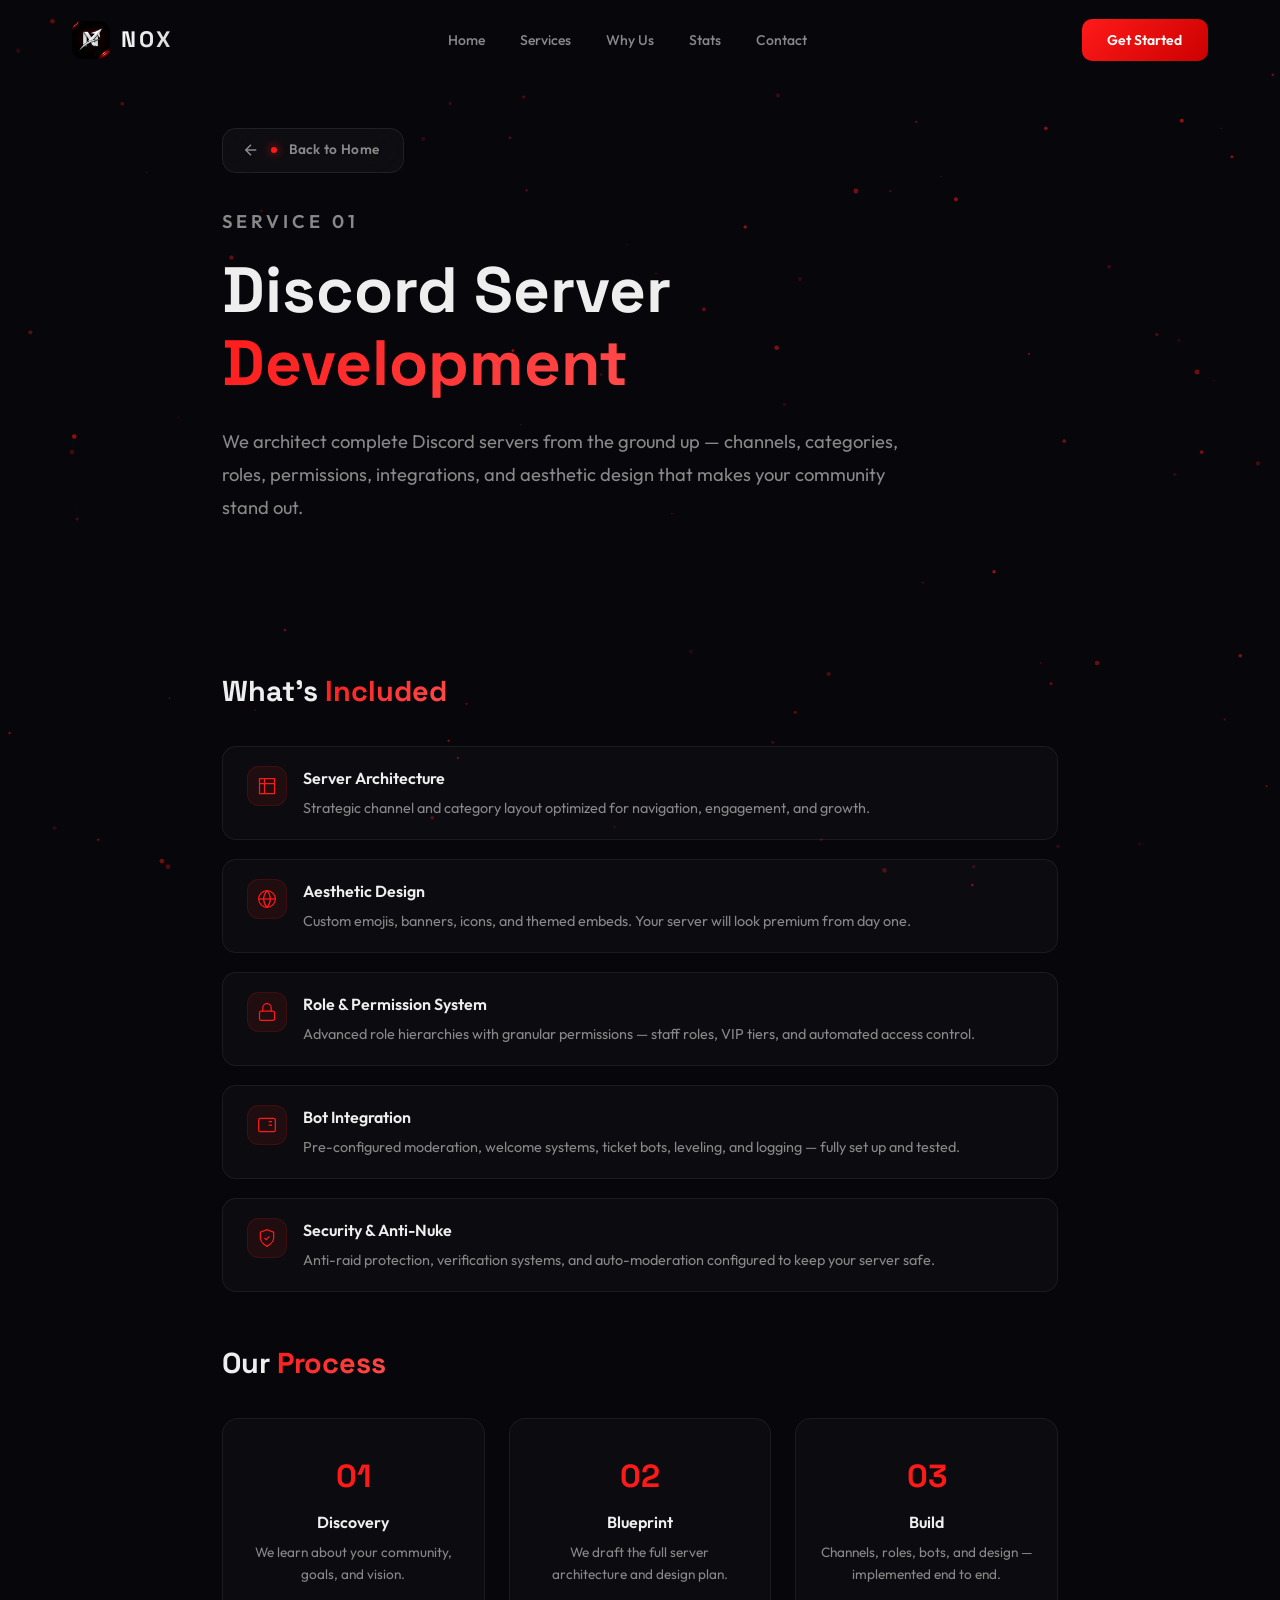
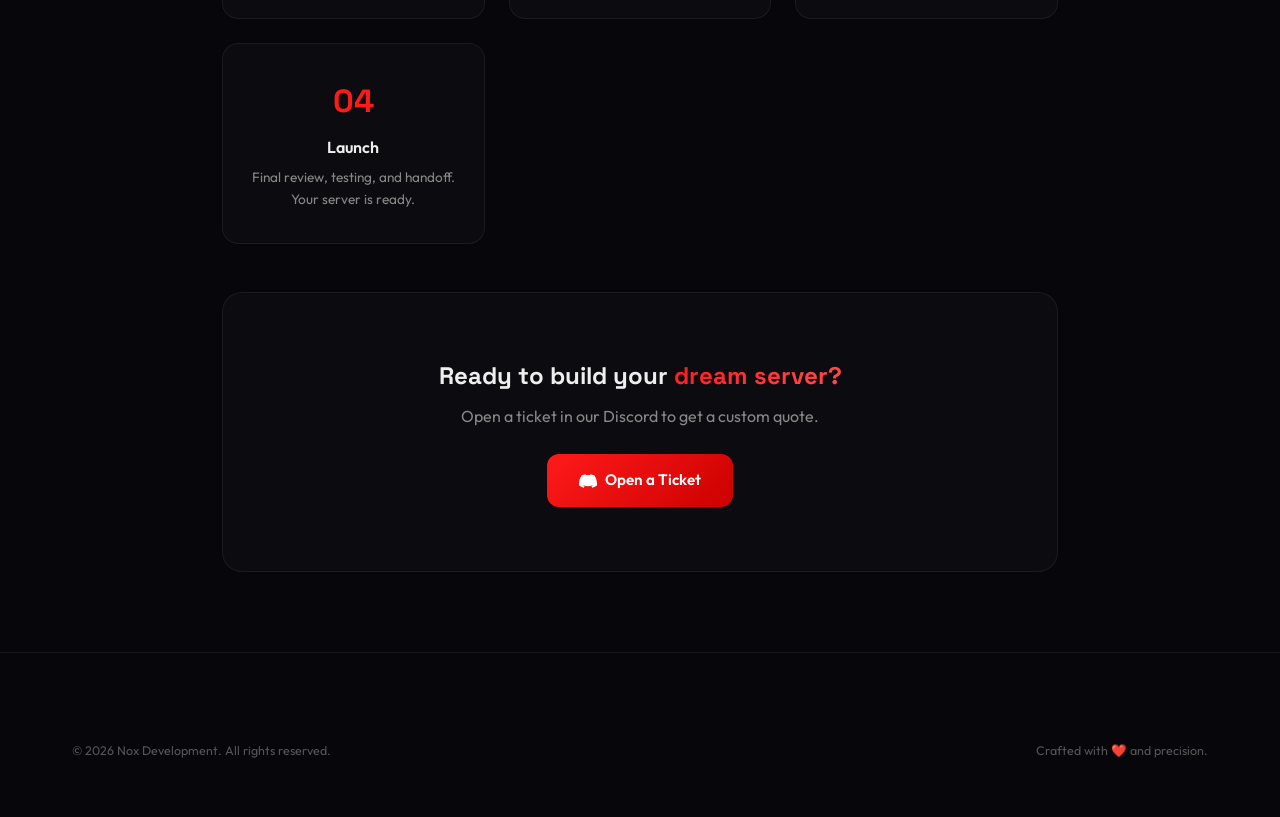
==== server-development.html @ 4061ef41 "feat: initial elite website deployment" ====
<!DOCTYPE html>
<html lang="en">
<head>
    <meta charset="UTF-8">
    <meta name="viewport" content="width=device-width, initial-scale=1.0">
    <title>Discord Server Development — Nox Development</title>
    <meta name="description" content="Professional Discord server development — channels, roles, permissions, bots, and aesthetic design built from the ground up.">
    <meta name="theme-color" content="#0a0a0f">
    <link rel="preconnect" href="https://fonts.googleapis.com">
    <link rel="preconnect" href="https://fonts.gstatic.com" crossorigin>
    <link href="https://fonts.googleapis.com/css2?family=Outfit:wght@300;400;500;600;700;800;900&family=Space+Grotesk:wght@400;500;600;700&display=swap" rel="stylesheet">
    <link rel="stylesheet" href="style.css">
    <link rel="icon" href="nox2.png" type="image/png">
</head>
<body>
    <canvas id="particles"></canvas>
    <div class="cursor-follow" id="cursorFollow"></div>

    <nav class="navbar" id="navbar">
        <div class="nav-container">
            <a href="index.html" class="nav-logo"><img src="nox2.png" alt="Nox" class="nav-logo-img"><span>NOX</span></a>
            <div class="nav-links" id="navLinks">
                <a href="index.html" class="nav-link">Home</a>
                <a href="index.html#services" class="nav-link">Services</a>
                <a href="index.html#why" class="nav-link">Why Us</a>
                <a href="index.html#stats" class="nav-link">Stats</a>
                <a href="index.html#contact" class="nav-link">Contact</a>
            </div>
            <a href="index.html#cta" class="nav-cta"><span>Get Started</span><div class="btn-shine"></div></a>
            <button class="hamburger" id="hamburger" aria-label="Menu"><span></span><span></span><span></span></button>
        </div>
    </nav>

    <section class="svc-hero">
        <div class="container">
            <a href="index.html" class="back-btn">
                <svg viewBox="0 0 24 24" fill="none" stroke="currentColor" stroke-width="2"><path d="M19 12H5M12 19l-7-7 7-7"/></svg>
                <div class="back-dot"></div>
                <span>Back to Home</span>
            </a>
            <p class="tag">SERVICE 01</p>
            <h1>Discord Server <em class="gradient-text">Development</em></h1>
            <p>We architect complete Discord servers from the ground up — channels, categories, roles, permissions, integrations, and aesthetic design that makes your community stand out.</p>
        </div>
    </section>

    <section class="svc-section">
        <div class="container">
            <h2>What's <em class="gradient-text">Included</em></h2>
            <div class="feature-list">
                <div class="feature-item">
                    <div class="fi-icon"><svg viewBox="0 0 24 24" fill="none" stroke="currentColor" stroke-width="1.5"><path d="M3 3h18v18H3z"/><path d="M3 9h18M9 3v18"/></svg></div>
                    <div><h4>Server Architecture</h4><p>Strategic channel and category layout optimized for navigation, engagement, and growth.</p></div>
                </div>
                <div class="feature-item">
                    <div class="fi-icon"><svg viewBox="0 0 24 24" fill="none" stroke="currentColor" stroke-width="1.5"><circle cx="12" cy="12" r="10"/><path d="M12 2a15 15 0 014 10 15 15 0 01-4 10 15 15 0 01-4-10A15 15 0 0112 2z"/><path d="M2 12h20"/></svg></div>
                    <div><h4>Aesthetic Design</h4><p>Custom emojis, banners, icons, and themed embeds. Your server will look premium from day one.</p></div>
                </div>
                <div class="feature-item">
                    <div class="fi-icon"><svg viewBox="0 0 24 24" fill="none" stroke="currentColor" stroke-width="1.5"><rect x="3" y="11" width="18" height="11" rx="2"/><path d="M7 11V7a5 5 0 0110 0v4"/></svg></div>
                    <div><h4>Role & Permission System</h4><p>Advanced role hierarchies with granular permissions — staff roles, VIP tiers, and automated access control.</p></div>
                </div>
                <div class="feature-item">
                    <div class="fi-icon"><svg viewBox="0 0 24 24" fill="none" stroke="currentColor" stroke-width="1.5"><rect x="2" y="4" width="20" height="16" rx="2"/><path d="M6 8h.01M10 8h.01M14 8h4M6 12h.01M10 12h.01M14 12h4"/></svg></div>
                    <div><h4>Bot Integration</h4><p>Pre-configured moderation, welcome systems, ticket bots, leveling, and logging — fully set up and tested.</p></div>
                </div>
                <div class="feature-item">
                    <div class="fi-icon"><svg viewBox="0 0 24 24" fill="none" stroke="currentColor" stroke-width="1.5"><path d="M12 22s8-4 8-10V5l-8-3-8 3v7c0 6 8 10 8 10z"/><path d="M9 12l2 2 4-4"/></svg></div>
                    <div><h4>Security & Anti-Nuke</h4><p>Anti-raid protection, verification systems, and auto-moderation configured to keep your server safe.</p></div>
                </div>
            </div>

            <h2>Our <em class="gradient-text">Process</em></h2>
            <div class="process-steps">
                <div class="step"><div class="step-num">01</div><h4>Discovery</h4><p>We learn about your community, goals, and vision.</p></div>
                <div class="step"><div class="step-num">02</div><h4>Blueprint</h4><p>We draft the full server architecture and design plan.</p></div>
                <div class="step"><div class="step-num">03</div><h4>Build</h4><p>Channels, roles, bots, and design — implemented end to end.</p></div>
                <div class="step"><div class="step-num">04</div><h4>Launch</h4><p>Final review, testing, and handoff. Your server is ready.</p></div>
            </div>

            <div class="svc-cta">
                <h3>Ready to build your <em class="gradient-text">dream server?</em></h3>
                <p>Open a ticket in our Discord to get a custom quote.</p>
                <a href="https://discord.gg/8aNvAveuEr" class="btn-primary" target="_blank" rel="noopener">
                    <svg viewBox="0 0 24 24" fill="currentColor" width="20" height="20"><path d="M20.317 4.37a19.79 19.79 0 00-4.885-1.515.074.074 0 00-.079.037c-.21.375-.444.864-.608 1.25a18.27 18.27 0 00-5.487 0 12.64 12.64 0 00-.618-1.25.077.077 0 00-.079-.037A19.74 19.74 0 003.677 4.37a.07.07 0 00-.032.027C.533 9.046-.32 13.58.099 18.057a.082.082 0 00.031.057 19.9 19.9 0 005.993 3.03.078.078 0 00.084-.028c.462-.63.874-1.295 1.226-1.994a.076.076 0 00-.041-.106 13.1 13.1 0 01-1.872-.892.077.077 0 01-.008-.128 10.2 10.2 0 00.372-.292.074.074 0 01.078-.01c3.928 1.793 8.18 1.793 12.062 0a.074.074 0 01.078.01c.12.098.246.198.373.292a.077.077 0 01-.006.127 12.3 12.3 0 01-1.873.892.076.076 0 00-.041.107c.36.698.772 1.362 1.225 1.993a.076.076 0 00.084.028 19.84 19.84 0 006.002-3.03.077.077 0 00.032-.054c.5-5.177-.838-9.674-3.549-13.66a.06.06 0 00-.031-.03z"/></svg>
                    <span>Open a Ticket</span>
                </a>
            </div>
        </div>
    </section>

    <footer class="footer">
        <div class="container">
            <div class="footer-bottom" style="border:none;padding:1.5rem 0">
                <p>&copy; 2026 Nox Development. All rights reserved.</p>
                <p>Crafted with ❤️ and precision.</p>
            </div>
        </div>
    </footer>
    <script src="script.js"></script>
</body>
</html>
---- style.css ----
*,
*::before,
*::after {
  margin: 0;
  padding: 0;
  box-sizing: border-box
}

:root {
  --bg: #07070b;
  --bg2: #0e0e14;
  --card: rgba(255, 255, 255, 0.025);
  --card-h: rgba(255, 255, 255, 0.05);
  --red: #ff1a1a;
  --red2: #cc0000;
  --red3: #ff4d4d;
  --red-g: rgba(255, 26, 26, 0.15);
  --silver: #d0d0d0;
  --text: #eee;
  --text2: #888;
  --text3: #555;
  --border: rgba(255, 255, 255, 0.06);
  --font: 'Outfit', sans-serif;
  --font2: 'Space Grotesk', sans-serif;
  --ease: cubic-bezier(.16, 1, .3, 1);
}

html {
  scroll-behavior: smooth;
  scrollbar-width: thin;
  scrollbar-color: var(--red2) var(--bg)
}

body {
  font-family: var(--font);
  background: var(--bg);
  color: var(--text);
  overflow-x: hidden;
  line-height: 1.6
}

a {
  text-decoration: none;
  color: inherit
}

img {
  max-width: 100%;
  display: block
}

.container {
  max-width: 1200px;
  margin: 0 auto;
  padding: 0 2rem
}

.section {
  padding: 7rem 0;
  position: relative;
  z-index: 2
}

em {
  font-style: normal
}

.gradient-text {
  background: linear-gradient(135deg, var(--red), var(--red3));
  -webkit-background-clip: text;
  -webkit-text-fill-color: transparent;
  background-clip: text
}

#particles {
  position: fixed;
  inset: 0;
  z-index: 0;
  pointer-events: none
}

.cursor-follow {
  position: fixed;
  width: 500px;
  height: 500px;
  border-radius: 50%;
  background: radial-gradient(circle, rgba(255, 26, 26, 0.07) 0%, transparent 70%);
  pointer-events: none;
  z-index: 9998;
  transform: translate(-50%, -50%);
  opacity: 0;
  transition: opacity .4s
}

body:hover .cursor-follow {
  opacity: 1
}

.preloader {
  position: fixed;
  inset: 0;
  z-index: 99999;
  background: var(--bg);
  display: flex;
  align-items: center;
  justify-content: center;
  transition: opacity .6s, visibility .6s
}

.preloader.hide {
  opacity: 0;
  visibility: hidden;
  pointer-events: none
}

.preloader-logo {
  width: 80px;
  height: 80px;
  border-radius: 20px;
  animation: prePulse 1.2s ease-in-out infinite
}

.preloader-bar {
  width: 160px;
  height: 3px;
  background: var(--border);
  border-radius: 3px;
  margin-top: 1.5rem;
  overflow: hidden
}

.preloader-progress {
  height: 100%;
  width: 0;
  background: linear-gradient(90deg, var(--red), var(--red3));
  border-radius: 3px;
  animation: preLoad 1.8s var(--ease) forwards
}

.preloader-inner {
  display: flex;
  flex-direction: column;
  align-items: center;
  justify-content: center
}

@keyframes prePulse {

  0%,
  100% {
    opacity: 1;
    transform: scale(1)
  }

  50% {
    opacity: .5;
    transform: scale(.95)
  }
}

@keyframes preLoad {
  to {
    width: 100%
  }
}

.navbar {
  position: fixed;
  top: 0;
  left: 0;
  right: 0;
  z-index: 1000;
  padding: 1.2rem 0;
  transition: all .4s var(--ease)
}

.navbar.scrolled {
  background: rgba(7, 7, 11, .9);
  backdrop-filter: blur(24px);
  padding: .7rem 0;
  border-bottom: 1px solid var(--border)
}

.nav-container {
  max-width: 1200px;
  margin: 0 auto;
  padding: 0 2rem;
  display: flex;
  align-items: center;
  justify-content: space-between
}

.nav-logo {
  display: flex;
  align-items: center;
  gap: .7rem;
  z-index: 10000
}

.nav-logo-img {
  width: 38px;
  height: 38px;
  border-radius: 10px;
  transition: transform .3s
}

.nav-logo:hover .nav-logo-img {
  transform: rotate(-10deg) scale(1.1)
}

.nav-logo span {
  font-family: var(--font2);
  font-weight: 700;
  font-size: 1.4rem;
  letter-spacing: 3px;
  background: linear-gradient(135deg, #fff, var(--silver));
  -webkit-background-clip: text;
  background-clip: text;
  -webkit-text-fill-color: transparent
}

.nav-links {
  display: flex;
  gap: 2.2rem
}

.nav-link {
  font-size: .875rem;
  font-weight: 500;
  color: var(--text2);
  transition: color .3s;
  position: relative
}

.nav-link:hover,
.nav-link.active {
  color: #fff
}

.nav-link.active::after {
  content: '';
  position: absolute;
  bottom: -6px;
  left: 0;
  right: 0;
  height: 2px;
  background: var(--red);
  border-radius: 2px
}

.nav-cta {
  position: relative;
  padding: .6rem 1.6rem;
  background: linear-gradient(135deg, var(--red), var(--red2));
  color: #fff;
  border-radius: 10px;
  font-size: .875rem;
  font-weight: 600;
  overflow: hidden;
  transition: all .3s var(--ease)
}

.nav-cta:hover {
  transform: translateY(-2px);
  box-shadow: 0 8px 30px rgba(255, 26, 26, .35)
}

.btn-shine {
  position: absolute;
  top: 0;
  left: -100%;
  width: 100%;
  height: 100%;
  background: linear-gradient(90deg, transparent, rgba(255, 255, 255, .2), transparent);
  transition: left .6s
}

.nav-cta:hover .btn-shine {
  left: 100%
}

.hamburger {
  display: none;
  flex-direction: column;
  gap: 5px;
  background: none;
  border: none;
  cursor: pointer;
  z-index: 10000;
  padding: 4px
}

.hamburger span {
  width: 22px;
  height: 2px;
  background: #fff;
  border-radius: 2px;
  transition: all .3s
}

.hamburger.open span:nth-child(1) {
  transform: rotate(45deg) translate(5px, 5px)
}

.hamburger.open span:nth-child(2) {
  opacity: 0
}

.hamburger.open span:nth-child(3) {
  transform: rotate(-45deg) translate(5px, -5px)
}

.hero {
  min-height: 100vh;
  display: flex;
  align-items: center;
  justify-content: center;
  padding: 8rem 2rem 4rem;
  max-width: 1200px;
  margin: 0 auto;
  gap: 4rem;
  position: relative;
  z-index: 2
}

.hero-left {
  flex: 1
}

.hero-right {
  flex: 1;
  display: flex;
  justify-content: center;
  align-items: center
}

.hero-badge {
  display: inline-flex;
  align-items: center;
  gap: .6rem;
  padding: .5rem 1.2rem;
  border: 1px solid var(--border);
  border-radius: 50px;
  font-size: .8rem;
  color: var(--text2);
  background: rgba(255, 255, 255, .02)
}

.pulse-dot {
  width: 8px;
  height: 8px;
  background: #22c55e;
  border-radius: 50%;
  box-shadow: 0 0 8px #22c55e;
  animation: pulse 2s infinite
}

@keyframes pulse {

  0%,
  100% {
    opacity: 1;
    box-shadow: 0 0 8px #22c55e
  }

  50% {
    opacity: .4;
    box-shadow: 0 0 2px #22c55e
  }
}

.hero-title {
  font-family: var(--font2);
  font-size: clamp(3rem, 7vw, 5.5rem);
  font-weight: 700;
  line-height: 1.08;
  margin: 1.5rem 0
}

.hero-title .line {
  display: block
}

.hero-desc {
  font-size: 1.1rem;
  color: var(--text2);
  max-width: 480px;
  margin-bottom: 2.5rem;
  line-height: 1.75
}

.hero-btns {
  display: flex;
  gap: 1rem;
  flex-wrap: wrap
}

.scroll-hint-wrap {
  position: relative;
  width: 100%;
  margin-top: -5rem;
  padding-bottom: 3rem;
  z-index: 2
}

.scroll-hint {
  width: fit-content;
  margin: 0 auto;
  display: flex;
  flex-direction: column;
  align-items: center;
  gap: .6rem;
  color: var(--text3);
  font-size: .75rem;
  letter-spacing: 2px;
  text-transform: uppercase
}

.scroll-mouse {
  width: 22px;
  height: 34px;
  border: 2px solid var(--text3);
  border-radius: 12px;
  position: relative
}

.scroll-wheel {
  width: 3px;
  height: 8px;
  background: var(--red);
  border-radius: 3px;
  position: absolute;
  top: 6px;
  left: 50%;
  transform: translateX(-50%);
  animation: scrollAnim 2s infinite
}

@keyframes scrollAnim {
  0% {
    opacity: 1;
    top: 6px
  }

  100% {
    opacity: 0;
    top: 18px
  }
}

.logo-showcase {
  position: relative;
  width: 340px;
  height: 340px;
  display: flex;
  align-items: center;
  justify-content: center
}

.logo-main {
  width: 150px;
  height: 150px;
  border-radius: 28px;
  position: relative;
  z-index: 3;
  animation: float 6s ease-in-out infinite;
  filter: drop-shadow(0 0 40px rgba(255, 26, 26, .3))
}

@keyframes float {

  0%,
  100% {
    transform: translateY(0)
  }

  50% {
    transform: translateY(-18px)
  }
}

.logo-bg-glow {
  position: absolute;
  inset: -60px;
  background: radial-gradient(circle, rgba(255, 26, 26, .18) 0%, transparent 70%);
  border-radius: 50%;
  animation: glowPulse 4s ease-in-out infinite
}

@keyframes glowPulse {

  0%,
  100% {
    opacity: .5;
    transform: scale(1)
  }

  50% {
    opacity: 1;
    transform: scale(1.15)
  }
}

.logo-orbit {
  position: absolute;
  border: 1px solid rgba(255, 26, 26, .08);
  border-radius: 50%
}

.orbit-1 {
  inset: 30px;
  animation: spin 25s linear infinite
}

.orbit-2 {
  inset: 0;
  animation: spin 35s linear infinite reverse;
  border-style: dashed;
  border-color: rgba(255, 26, 26, .06)
}

.orbit-3 {
  inset: -30px;
  animation: spin 45s linear infinite;
  border-color: rgba(255, 26, 26, .04)
}

@keyframes spin {
  to {
    transform: rotate(360deg)
  }
}

.orbit-dot {
  position: absolute;
  width: 6px;
  height: 6px;
  background: var(--red);
  border-radius: 50%;
  box-shadow: 0 0 10px var(--red);
  z-index: 4;
  top: 50%;
  left: 50%
}

.dot-1 {
  animation: orbitMove1 25s linear infinite
}

.dot-2 {
  animation: orbitMove2 35s linear infinite
}

.dot-3 {
  animation: orbitMove3 45s linear infinite
}

@keyframes orbitMove1 {
  from {
    transform: rotate(0) translateX(120px) rotate(0)
  }

  to {
    transform: rotate(360deg) translateX(120px) rotate(-360deg)
  }
}

@keyframes orbitMove2 {
  from {
    transform: rotate(0) translateX(170px) rotate(0)
  }

  to {
    transform: rotate(-360deg) translateX(170px) rotate(360deg)
  }
}

@keyframes orbitMove3 {
  from {
    transform: rotate(0) translateX(200px) rotate(0)
  }

  to {
    transform: rotate(360deg) translateX(200px) rotate(-360deg)
  }
}

.btn-primary {
  display: inline-flex;
  align-items: center;
  gap: .5rem;
  padding: .9rem 2rem;
  background: linear-gradient(135deg, var(--red), var(--red2));
  color: #fff;
  border-radius: 12px;
  font-weight: 600;
  font-size: .95rem;
  transition: all .3s var(--ease);
  border: none;
  cursor: pointer
}

.btn-primary svg {
  width: 18px;
  height: 18px;
  flex-shrink: 0;
  transition: transform .3s
}

.btn-primary:hover {
  transform: translateY(-3px);
  box-shadow: 0 12px 40px rgba(255, 26, 26, .4)
}

.btn-primary:hover svg {
  transform: translateX(4px)
}

.btn-lg {
  padding: 1rem 2.5rem;
  font-size: 1.05rem
}

.btn-lg svg {
  width: 22px;
  height: 22px
}

.btn-outline {
  display: inline-flex;
  align-items: center;
  padding: .9rem 2rem;
  border: 1px solid var(--border);
  color: #fff;
  border-radius: 12px;
  font-weight: 600;
  font-size: .95rem;
  transition: all .3s var(--ease);
  cursor: pointer;
  background: transparent
}

.btn-outline:hover {
  border-color: var(--red);
  background: rgba(255, 26, 26, .06);
  box-shadow: 0 0 20px rgba(255, 26, 26, .1)
}

.marquee {
  padding: 1.2rem 0;
  border-top: 1px solid var(--border);
  border-bottom: 1px solid var(--border);
  overflow: hidden;
  z-index: 2;
  position: relative
}

.marquee-inner {
  display: flex;
  gap: 2.5rem;
  align-items: center;
  width: max-content;
  animation: scroll 25s linear infinite;
  font-family: var(--font2);
  font-size: .9rem;
  font-weight: 600;
  text-transform: uppercase;
  letter-spacing: 3px;
  color: var(--text3);
  white-space: nowrap
}

.sep {
  color: var(--red);
  font-size: .6rem
}

@keyframes scroll {
  to {
    transform: translateX(-50%)
  }
}

.section-head {
  text-align: center;
  margin-bottom: 4rem
}

.tag {
  font-size: .72rem;
  font-weight: 600;
  text-transform: uppercase;
  letter-spacing: 4px;
  color: var(--red);
  margin-bottom: .8rem
}

.section-title {
  font-family: var(--font2);
  font-size: clamp(2rem, 5vw, 3.2rem);
  font-weight: 700;
  margin-bottom: .8rem
}

.section-sub {
  color: var(--text2);
  max-width: 550px;
  margin: 0 auto;
  font-size: 1.05rem
}

.services-grid {
  display: grid;
  grid-template-columns: repeat(2, 1fr);
  gap: 1.5rem
}

.s-card {
  position: relative;
  background: var(--card);
  border: 1px solid var(--border);
  border-radius: 18px;
  padding: 2.5rem;
  overflow: hidden;
  transition: all .5s var(--ease);
  cursor: pointer
}

.s-card:hover {
  background: var(--card-h);
  transform: translateY(-6px);
  border-color: rgba(255, 26, 26, .15)
}

.s-card-wide {
  grid-column: 1/-1
}

.s-card-glow {
  position: absolute;
  top: -50%;
  left: -50%;
  width: 200%;
  height: 200%;
  background: radial-gradient(circle at var(--mx, 50%) var(--my, 50%), rgba(255, 26, 26, .06) 0%, transparent 60%);
  opacity: 0;
  transition: opacity .5s;
  pointer-events: none
}

.s-card:hover .s-card-glow {
  opacity: 1
}

.s-card-border {
  position: absolute;
  bottom: 0;
  left: 0;
  width: 0;
  height: 2px;
  background: linear-gradient(90deg, var(--red), var(--red3));
  transition: width .6s var(--ease)
}

.s-card:hover .s-card-border {
  width: 100%
}

.s-icon {
  width: 52px;
  height: 52px;
  border-radius: 14px;
  background: rgba(255, 26, 26, .07);
  border: 1px solid rgba(255, 26, 26, .12);
  display: flex;
  align-items: center;
  justify-content: center;
  margin-bottom: 1.5rem;
  flex-shrink: 0
}

.s-icon svg {
  width: 26px;
  height: 26px;
  color: var(--red);
  flex-shrink: 0
}

.s-num {
  position: absolute;
  top: 1.2rem;
  right: 1.5rem;
  font-family: var(--font2);
  font-size: 3rem;
  font-weight: 700;
  color: rgba(255, 255, 255, .025)
}

.s-card h3 {
  font-size: 1.2rem;
  font-weight: 700;
  margin-bottom: .6rem
}

.s-card p {
  color: var(--text2);
  font-size: .92rem;
  line-height: 1.7
}

.s-link {
  display: inline-flex;
  align-items: center;
  gap: .4rem;
  margin-top: 1.2rem;
  font-size: .85rem;
  font-weight: 600;
  color: var(--red);
  opacity: .5;
  transition: all .3s var(--ease)
}

.s-card:hover .s-link {
  opacity: 1;
  transform: translateX(4px)
}

a.s-card {
  display: block;
  color: inherit;
  text-decoration: none
}

.back-btn {
  display: inline-flex;
  align-items: center;
  gap: .7rem;
  padding: .65rem 1.5rem .65rem 1.2rem;
  background: rgba(255, 255, 255, .03);
  border: 1px solid rgba(255, 255, 255, .08);
  border-radius: 14px;
  color: var(--text2);
  font-size: .85rem;
  font-weight: 600;
  letter-spacing: .3px;
  transition: all .4s var(--ease);
  backdrop-filter: blur(20px);
  overflow: hidden;
  position: relative;
  margin-bottom: 2rem
}

.back-btn::before {
  content: '';
  position: absolute;
  inset: 0;
  background: linear-gradient(135deg, rgba(255, 26, 26, .1), transparent 60%);
  opacity: 0;
  transition: opacity .4s
}

.back-btn:hover {
  color: #fff;
  border-color: rgba(255, 26, 26, .35);
  transform: translateX(-3px);
  box-shadow: 0 4px 24px rgba(255, 26, 26, .15)
}

.back-btn:hover::before {
  opacity: 1
}

.back-btn svg {
  width: 18px;
  height: 18px;
  flex-shrink: 0;
  transition: transform .3s var(--ease);
  position: relative;
  z-index: 1
}

.back-btn:hover svg {
  transform: translateX(-4px)
}

.back-btn span {
  position: relative;
  z-index: 1
}

.back-btn .back-dot {
  width: 6px;
  height: 6px;
  border-radius: 50%;
  background: var(--red);
  box-shadow: 0 0 10px var(--red);
  flex-shrink: 0;
  position: relative;
  z-index: 1
}

.svc-hero {
  min-height: 60vh;
  display: flex;
  align-items: center;
  padding: 8rem 2rem 4rem;
  position: relative;
  z-index: 2
}

.svc-hero .container {
  max-width: 900px
}

.svc-hero .tag {
  margin-bottom: 1rem
}

.svc-hero h1 {
  font-family: var(--font2);
  font-size: clamp(2.5rem, 5vw, 4rem);
  font-weight: 700;
  margin-bottom: 1.5rem;
  line-height: 1.15
}

.svc-hero p {
  color: var(--text2);
  font-size: 1.15rem;
  line-height: 1.8;
  max-width: 700px
}

.svc-section {
  padding: 5rem 0;
  position: relative;
  z-index: 2
}

.svc-section .container {
  max-width: 900px;
  margin: 0 auto;
  padding: 0 2rem
}

.svc-section h2 {
  font-family: var(--font2);
  font-size: 1.8rem;
  font-weight: 700;
  margin-bottom: 2rem
}

.feature-list {
  display: flex;
  flex-direction: column;
  gap: 1.2rem;
  margin-bottom: 3rem
}

.feature-item {
  display: flex;
  align-items: flex-start;
  gap: 1rem;
  padding: 1.2rem 1.5rem;
  background: var(--card);
  border: 1px solid var(--border);
  border-radius: 14px;
  transition: all .3s var(--ease)
}

.feature-item:hover {
  border-color: rgba(255, 26, 26, .15);
  background: var(--card-h)
}

.feature-item .fi-icon {
  width: 40px;
  height: 40px;
  border-radius: 12px;
  background: rgba(255, 26, 26, .08);
  border: 1px solid rgba(255, 26, 26, .15);
  display: flex;
  align-items: center;
  justify-content: center;
  flex-shrink: 0;
  color: var(--red);
  font-size: 1rem;
  transition: all .3s var(--ease)
}

.feature-item:hover .fi-icon {
  background: rgba(255, 26, 26, .12);
  box-shadow: 0 0 16px rgba(255, 26, 26, .1)
}

.fi-icon svg {
  width: 20px;
  height: 20px;
  color: var(--red);
  flex-shrink: 0
}

.feature-item h4 {
  font-size: 1rem;
  font-weight: 600;
  margin-bottom: .3rem
}

.feature-item p {
  color: var(--text2);
  font-size: .9rem;
  line-height: 1.6
}

.process-steps {
  display: grid;
  grid-template-columns: repeat(auto-fit, minmax(200px, 1fr));
  gap: 1.5rem;
  margin-bottom: 3rem
}

.step {
  text-align: center;
  padding: 2rem 1.5rem;
  background: var(--card);
  border: 1px solid var(--border);
  border-radius: 16px
}

.step-num {
  font-family: var(--font2);
  font-size: 2rem;
  font-weight: 700;
  color: var(--red);
  margin-bottom: .5rem
}

.step h4 {
  font-size: 1rem;
  font-weight: 600;
  margin-bottom: .4rem
}

.step p {
  color: var(--text2);
  font-size: .85rem;
  line-height: 1.6
}

.svc-cta {
  text-align: center;
  padding: 4rem 2rem;
  background: var(--card);
  border: 1px solid var(--border);
  border-radius: 20px;
  margin-top: 2rem
}

.svc-cta h3 {
  font-family: var(--font2);
  font-size: 1.5rem;
  font-weight: 700;
  margin-bottom: .6rem
}

.svc-cta p {
  color: var(--text2);
  margin-bottom: 1.5rem
}

.why-grid {
  display: grid;
  grid-template-columns: 1fr 1fr;
  gap: 4rem;
  align-items: center
}

.why-left {
  display: flex;
  flex-direction: column
}

.why-desc {
  color: var(--text2);
  font-size: 1.05rem;
  line-height: 1.8;
  margin-bottom: 2rem
}

.why-checks {
  display: flex;
  flex-direction: column;
  gap: .9rem
}

.check {
  display: flex;
  align-items: center;
  gap: .8rem;
  font-weight: 500;
  font-size: .95rem
}

.check-icon {
  width: 28px;
  height: 28px;
  border-radius: 8px;
  background: rgba(255, 26, 26, .1);
  border: 1px solid rgba(255, 26, 26, .2);
  display: flex;
  align-items: center;
  justify-content: center;
  color: var(--red);
  font-size: .8rem;
  font-weight: 700;
  flex-shrink: 0
}

.code-window {
  background: var(--bg2);
  border: 1px solid var(--border);
  border-radius: 16px;
  overflow: hidden;
  box-shadow: 0 20px 60px rgba(0, 0, 0, .4)
}

.code-bar {
  display: flex;
  align-items: center;
  gap: .8rem;
  padding: .9rem 1.3rem;
  border-bottom: 1px solid var(--border)
}

.cd {
  width: 11px;
  height: 11px;
  border-radius: 50%;
  display: inline-block;
  flex-shrink: 0
}

.cd.r {
  background: #ff5f57
}

.cd.y {
  background: #febc2e
}

.cd.g {
  background: #28c840
}

.code-name {
  font-size: .78rem;
  color: var(--text3);
  margin-left: .5rem
}

.code-content {
  padding: 1.5rem;
  overflow-x: auto
}

.code-content code {
  font-family: 'SF Mono', 'Fira Code', 'Consolas', monospace;
  font-size: .83rem;
  line-height: 1.9;
  white-space: pre
}

.ck {
  color: var(--red3)
}

.cv {
  color: var(--silver)
}

.cp {
  color: #7dd3fc
}

.cs {
  color: #86efac
}

.stats-section {
  border-top: 1px solid var(--border);
  border-bottom: 1px solid var(--border);
  padding: 5rem 0;
  position: relative;
  z-index: 2
}

.stats-row {
  display: grid;
  grid-template-columns: repeat(4, 1fr);
  gap: 2rem;
  text-align: center
}

.stat {
  padding: 2rem 1rem
}

.stat-val {
  font-family: var(--font2);
  font-size: clamp(2.5rem, 5vw, 3.5rem);
  font-weight: 700
}

.stat-plus {
  font-family: var(--font2);
  font-size: 1.8rem;
  font-weight: 700;
  color: var(--red)
}

.stat-label {
  color: var(--text2);
  font-size: .85rem;
  margin-top: .4rem;
  text-transform: uppercase;
  letter-spacing: 1.5px
}

.resources-grid {
  display: grid;
  grid-template-columns: repeat(2, 1fr);
  gap: 1.5rem
}

.r-card {
  position: relative;
  background: var(--card);
  border: 1px solid var(--border);
  border-radius: 18px;
  padding: 2rem;
  transition: all .4s var(--ease)
}

.r-card:hover {
  background: var(--card-h);
  border-color: rgba(255, 26, 26, .15);
  transform: translateY(-4px)
}

.r-icon {
  width: 44px;
  height: 44px;
  border-radius: 12px;
  background: rgba(255, 26, 26, .07);
  border: 1px solid rgba(255, 26, 26, .12);
  display: flex;
  align-items: center;
  justify-content: center;
  margin-bottom: 1.2rem
}

.r-icon svg {
  width: 22px;
  height: 22px;
  color: var(--red)
}

.r-badge {
  display: inline-block;
  padding: .2rem .7rem;
  background: rgba(255, 26, 26, .1);
  border: 1px solid rgba(255, 26, 26, .2);
  border-radius: 6px;
  font-size: .65rem;
  font-weight: 700;
  text-transform: uppercase;
  letter-spacing: 1.5px;
  color: var(--red3);
  margin-bottom: .8rem
}

.r-card h4 {
  font-size: 1.05rem;
  font-weight: 700;
  margin-bottom: .5rem
}

.r-card p {
  color: var(--text2);
  font-size: .88rem;
  line-height: 1.7;
  margin-bottom: 1rem
}

.r-link {
  font-size: .85rem;
  font-weight: 600;
  color: var(--red);
  opacity: .7;
  transition: all .3s var(--ease)
}

.r-card:hover .r-link {
  opacity: 1;
  transform: translateX(4px)
}

.r-link:hover {
  text-decoration: none
}

.back-to-top {
  position: fixed;
  bottom: 2rem;
  right: 2rem;
  width: 44px;
  height: 44px;
  border-radius: 12px;
  background: rgba(255, 26, 26, .12);
  border: 1px solid rgba(255, 26, 26, .2);
  backdrop-filter: blur(20px);
  color: var(--red);
  cursor: pointer;
  display: flex;
  align-items: center;
  justify-content: center;
  opacity: 0;
  visibility: hidden;
  transform: translateY(10px);
  transition: all .4s var(--ease);
  z-index: 900
}

.back-to-top.visible {
  opacity: 1;
  visibility: visible;
  transform: translateY(0)
}

.back-to-top:hover {
  background: rgba(255, 26, 26, .25);
  transform: translateY(-3px);
  box-shadow: 0 6px 24px rgba(255, 26, 26, .2)
}

.back-to-top svg {
  width: 20px;
  height: 20px
}

body {
  animation: pageIn .6s ease-out
}

@keyframes pageIn {
  from {
    opacity: 0;
    transform: translateY(8px)
  }

  to {
    opacity: 1;
    transform: translateY(0)
  }
}

.cta-box {
  position: relative;
  text-align: center;
  padding: 5rem 3rem;
  border: 1px solid var(--border);
  border-radius: 24px;
  background: var(--card);
  overflow: hidden
}

.cta-glow-1 {
  position: absolute;
  top: -80px;
  left: 50%;
  transform: translateX(-50%);
  width: 400px;
  height: 250px;
  background: radial-gradient(ellipse, rgba(255, 26, 26, .12) 0%, transparent 70%);
  pointer-events: none
}

.cta-glow-2 {
  position: absolute;
  bottom: -80px;
  right: -80px;
  width: 300px;
  height: 300px;
  background: radial-gradient(circle, rgba(255, 26, 26, .08) 0%, transparent 70%);
  pointer-events: none
}

.cta-title {
  font-family: var(--font2);
  font-size: clamp(2rem, 4vw, 3rem);
  font-weight: 700;
  margin: .8rem 0;
  position: relative
}

.cta-sub {
  color: var(--text2);
  font-size: 1.1rem;
  max-width: 480px;
  margin: 0 auto 2rem;
  position: relative
}

.cta-note {
  color: var(--text3);
  font-size: .85rem;
  margin-top: 1.2rem;
  position: relative
}

.testimonials-grid {
  display: grid;
  grid-template-columns: repeat(3, 1fr);
  gap: 1.5rem
}

.t-card {
  background: rgba(255, 255, 255, 0.015);
  border: 1px solid var(--border);
  border-radius: 24px;
  padding: 2.2rem;
  transition: all .5s var(--ease);
  position: relative;
  backdrop-filter: blur(10px)
}

.t-card::before {
  content: '"';
  position: absolute;
  top: 1rem;
  right: 1.5rem;
  font-family: var(--font2);
  font-size: 4rem;
  color: var(--red);
  opacity: 0.1;
  line-height: 1
}

.t-card:hover {
  background: rgba(255, 255, 255, 0.03);
  border-color: rgba(255, 26, 26, 0.3);
  transform: translateY(-8px);
  box-shadow: 0 20px 40px rgba(0, 0, 0, 0.3), 0 0 20px rgba(255, 26, 26, 0.05)
}

.t-author {
  display: flex;
  align-items: center;
  gap: 1rem;
  margin-top: 1.5rem
}

.t-avatar {
  width: 48px;
  height: 48px;
  border-radius: 50%;
  background: linear-gradient(135deg, var(--red), var(--red2));
  display: flex;
  align-items: center;
  justify-content: center;
  font-weight: 700;
  font-size: 1.1rem;
  color: #fff;
  border: 2px solid rgba(255, 255, 255, 0.1);
  box-shadow: 0 4px 12px rgba(255, 26, 26, 0.2)
}

.t-info h4 {
  font-size: 1rem;
  font-weight: 700;
  margin-bottom: .1rem;
  color: #fff
}

.t-info span {
  font-size: .8rem;
  color: var(--text3)
}

.t-stars {
  display: flex;
  gap: 4px;
  margin-bottom: 1.2rem;
  color: #ffb800;
  font-size: .85rem
}

.t-quote {
  font-size: .95rem;
  line-height: 1.7;
  color: var(--text2);
  font-style: italic;
  margin-bottom: 0
}

.faq-list {
  max-width: 800px;
  margin: 0 auto;
  display: flex;
  flex-direction: column;
  gap: 1rem
}

.faq-item {
  background: var(--card);
  border: 1px solid var(--border);
  border-radius: 16px;
  overflow: hidden;
  transition: all .4s var(--ease)
}

.faq-item:hover {
  border-color: rgba(255, 26, 26, 0.2);
  background: var(--card-h)
}

.faq-q {
  width: 100%;
  padding: 1.5rem;
  display: flex;
  align-items: center;
  justify-content: space-between;
  background: none;
  border: none;
  cursor: pointer;
  text-align: left;
  color: var(--text);
  font-size: 1rem;
  font-weight: 600;
  gap: 1rem
}

.faq-icon {
  width: 18px;
  height: 18px;
  flex-shrink: 0;
  color: var(--text3);
  transition: transform .4s var(--ease)
}

.faq-item.open .faq-icon {
  transform: rotate(180deg);
  color: var(--red)
}

.faq-a {
  max-height: 0;
  overflow: hidden;
  transition: max-height .5s cubic-bezier(0.4, 0, 0.2, 1);
  background: rgba(255, 26, 26, 0.02)
}

.faq-item.open .faq-a {
  max-height: 500px
}

.faq-a p {
  padding: 0 1.5rem 1.5rem;
  color: var(--text2);
  font-size: .9rem;
  line-height: 1.7;
  opacity: 0;
  transform: translateY(-10px);
  transition: all .4s var(--ease)
}

.faq-item.open .faq-a p {
  opacity: 1;
  transform: translateY(0);
  transition-delay: .1s
}

.footer {
  border-top: 1px solid var(--border);
  padding: 4rem 0 2rem;
  position: relative;
  z-index: 2
}

.footer-top {
  display: grid;
  grid-template-columns: 1.5fr 2fr;
  gap: 4rem;
  margin-bottom: 3rem
}

.footer-logo {
  display: flex;
  align-items: center;
  gap: .7rem;
  margin-bottom: .8rem
}

.footer-logo img {
  width: 34px;
  height: 34px;
  border-radius: 8px
}

.footer-logo span {
  font-family: var(--font2);
  font-weight: 700;
  font-size: 1rem;
  letter-spacing: 2px
}

.footer-brand p {
  color: var(--text2);
  font-size: .88rem
}

.footer-cols {
  display: grid;
  grid-template-columns: repeat(3, 1fr);
  gap: 2rem
}

.footer-col h4 {
  font-size: .8rem;
  font-weight: 600;
  text-transform: uppercase;
  letter-spacing: 1.5px;
  margin-bottom: 1rem;
  color: var(--text)
}

.footer-col a {
  display: block;
  color: var(--text2);
  font-size: .88rem;
  padding: .25rem 0;
  transition: color .3s
}

.footer-col a:hover {
  color: var(--red)
}

.footer-bottom {
  display: flex;
  justify-content: space-between;
  padding-top: 2rem;
  border-top: 1px solid var(--border);
  color: var(--text3);
  font-size: .78rem
}

.anim {
  opacity: 0;
  transform: translateY(35px);
  transition: all .8s var(--ease)
}

.anim[data-anim="scale"] {
  transform: scale(.85);
  opacity: 0
}

.anim.show {
  opacity: 1 !important;
  transform: translateY(0) scale(1) !important
}

@media(max-width:768px) {
  .hero {
    flex-direction: column;
    text-align: center;
    padding-top: 7rem;
    gap: 2rem
  }

  .hero-desc {
    margin-left: auto;
    margin-right: auto
  }

  .hero-btns {
    justify-content: center
  }

  .hero-right {
    order: -1
  }

  .logo-showcase {
    width: 240px;
    height: 240px
  }

  .logo-main {
    width: 100px;
    height: 100px
  }

  .nav-links {
    display: none;
    position: fixed;
    top: 0;
    left: 0;
    width: 100vw;
    height: 100vh;
    background: rgba(7, 7, 11, .99);
    backdrop-filter: blur(24px);
    flex-direction: column;
    align-items: center;
    justify-content: center;
    gap: 2rem;
    z-index: 9999
  }

  .nav-links::before {
    content: '';
    position: absolute;
    inset: 0;
    background: radial-gradient(circle at 50% 30%, rgba(255, 26, 26, .06), transparent 70%);
    pointer-events: none
  }

  .nav-links.open {
    display: flex
  }

  .nav-links .nav-link {
    font-size: 1.3rem;
    font-weight: 600;
    color: var(--text2);
    transition: color .3s
  }

  .nav-links .nav-link:hover,
  .nav-links .nav-link.active {
    color: #fff
  }

  .nav-cta {
    display: none
  }

  .hamburger {
    display: flex
  }

  .services-grid {
    grid-template-columns: 1fr
  }

  .s-card-wide {
    grid-column: auto
  }

  .why-grid {
    grid-template-columns: 1fr
  }

  .stats-row {
    grid-template-columns: repeat(2, 1fr)
  }

  .footer-top {
    grid-template-columns: 1fr
  }

  .footer-cols {
    grid-template-columns: repeat(2, 1fr)
  }

  .footer-bottom {
    flex-direction: column;
    gap: .4rem;
    text-align: center
  }

  .scroll-hint {
    display: none
  }

  .svc-hero {
    padding: 7rem 1.2rem 3rem;
    min-height: auto;
    text-align: center
  }

  .svc-hero .container {
    display: flex;
    flex-direction: column;
    align-items: center
  }

  .svc-hero h1 {
    font-size: 2rem
  }

  .svc-hero p {
    font-size: 1rem
  }

  .svc-section .container {
    padding: 0 1.2rem
  }

  .svc-section h2 {
    font-size: 1.4rem;
    text-align: center
  }

  .feature-item {
    padding: 1rem 1.2rem
  }

  .process-steps {
    grid-template-columns: 1fr 1fr;
    gap: 1rem
  }

  .svc-cta {
    text-align: center
  }

  .svc-cta h3 {
    font-size: 1.3rem
  }

  .back-btn {
    align-self: flex-start
  }

  .resources-grid {
    grid-template-columns: 1fr
  }

  .testimonials-grid {
    grid-template-columns: 1fr
  }

  .faq-list {
    padding: 0 .5rem
  }
}
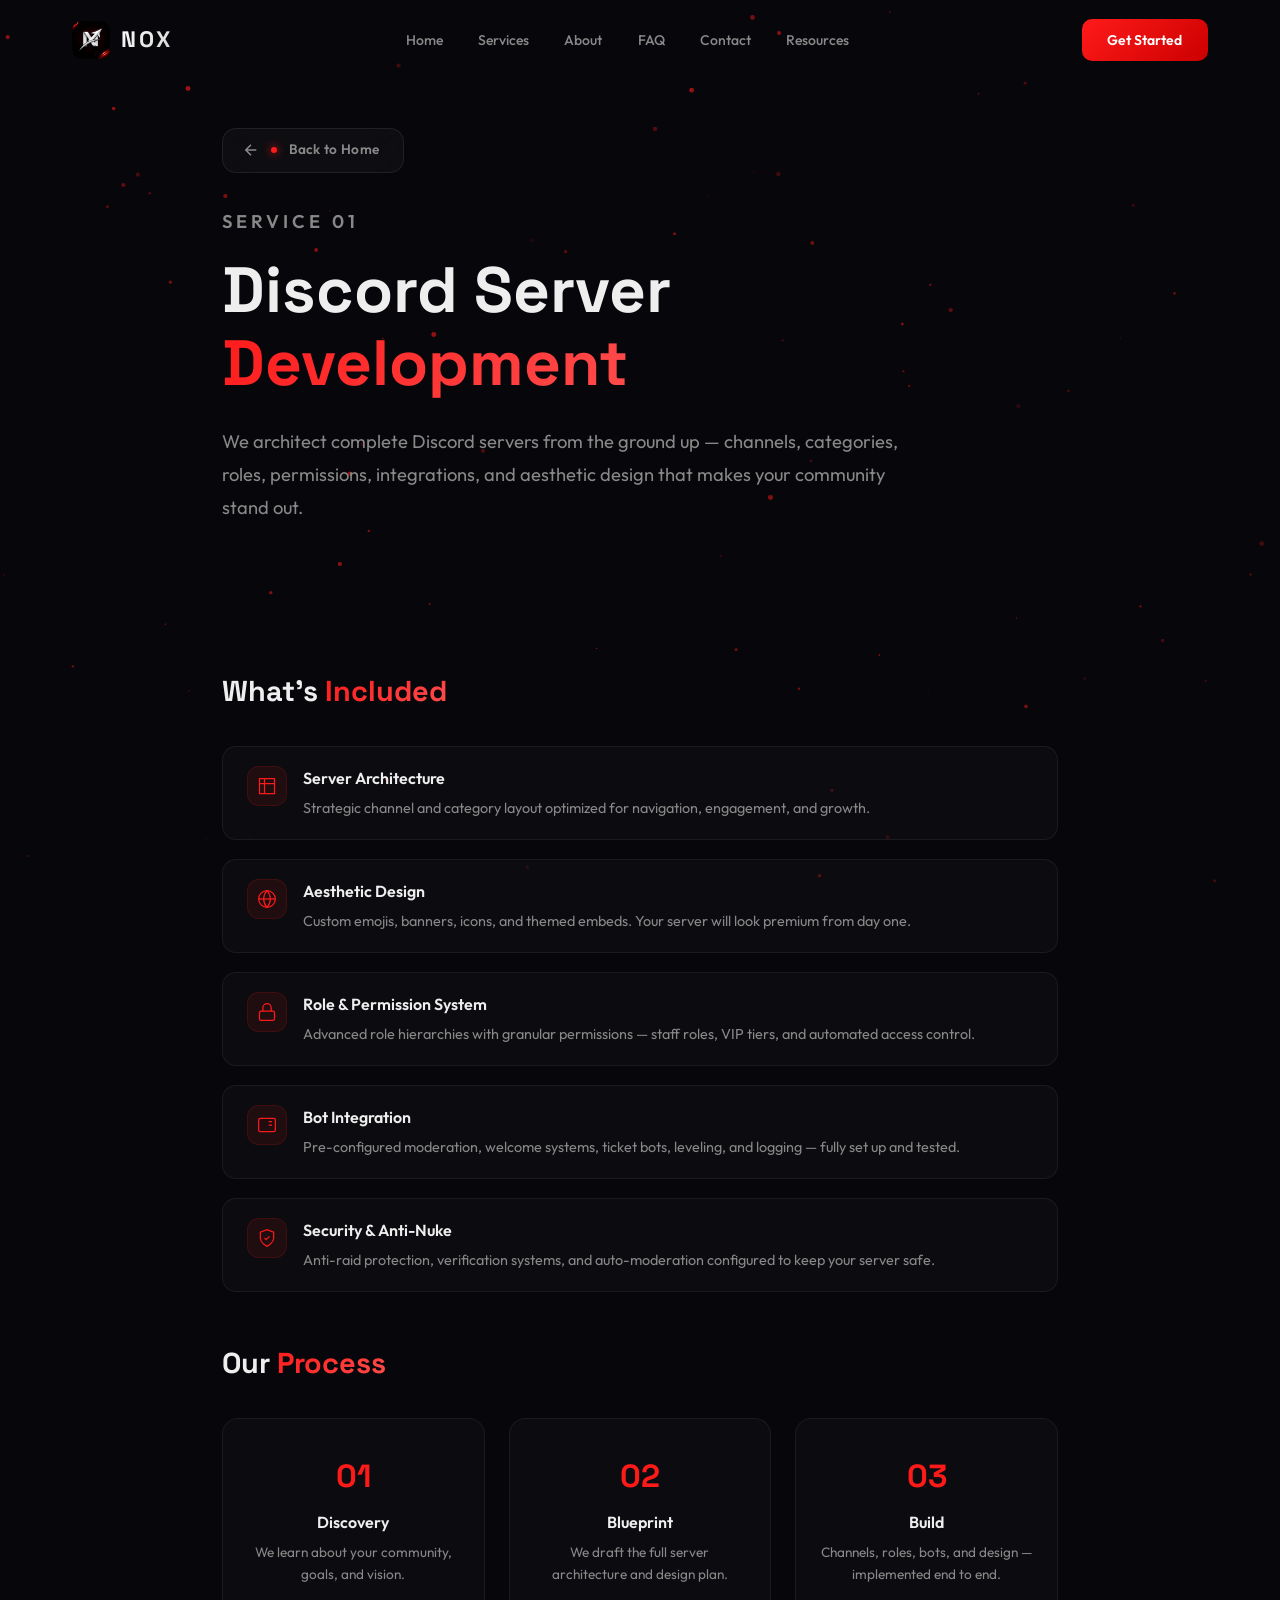
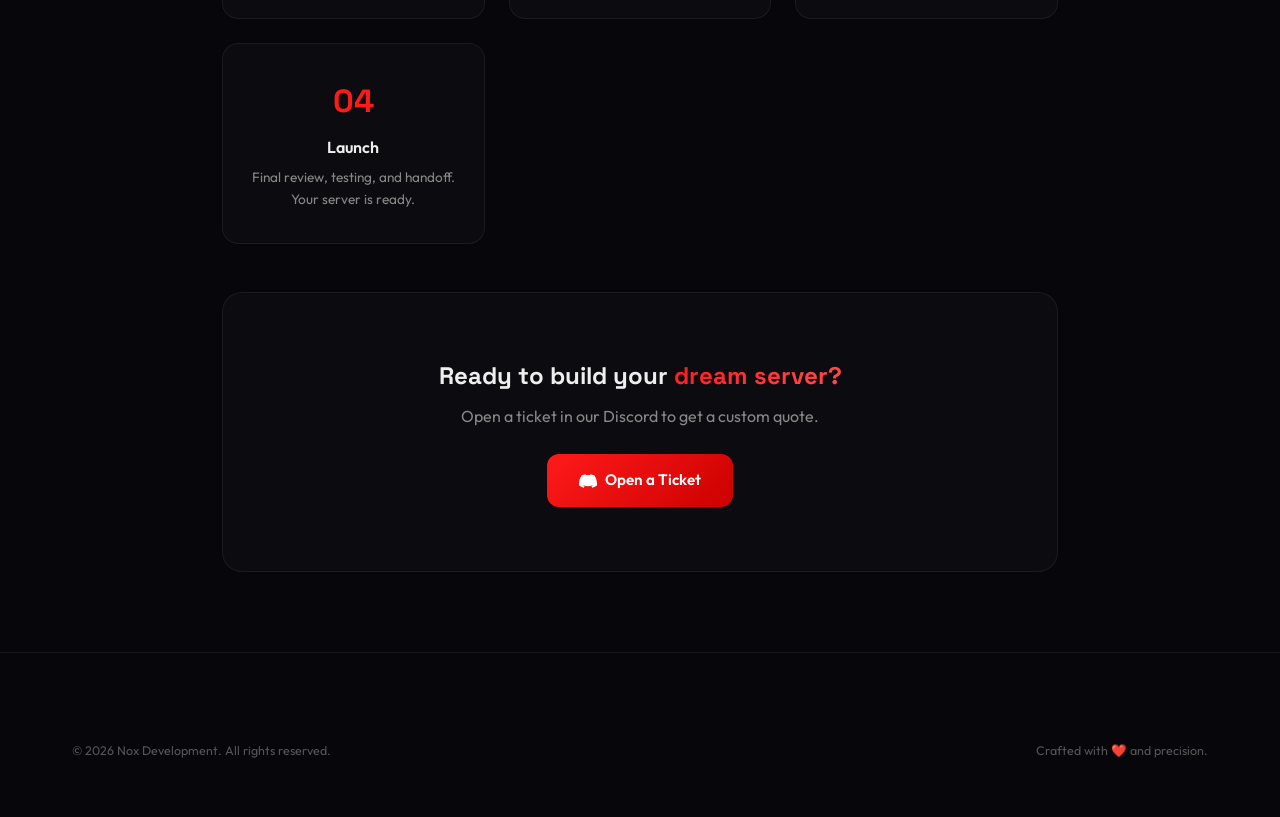
==== commit 9de8ae6a: "Update server-development.html" ====
--- a/server-development.html
+++ b/server-development.html
@@ -22,9 +22,10 @@
             <div class="nav-links" id="navLinks">
                 <a href="index.html" class="nav-link">Home</a>
                 <a href="index.html#services" class="nav-link">Services</a>
-                <a href="index.html#why" class="nav-link">Why Us</a>
-                <a href="index.html#stats" class="nav-link">Stats</a>
-                <a href="index.html#contact" class="nav-link">Contact</a>
+                <a href="index.html#why" class="nav-link">About</a>
+                <a href="index.html#faq" class="nav-link">FAQ</a>
+                <a href="index.html#cta" class="nav-link">Contact</a>
+                <a href="index.html#resources" class="nav-link">Resources</a>
             </div>
             <a href="index.html#cta" class="nav-cta"><span>Get Started</span><div class="btn-shine"></div></a>
             <button class="hamburger" id="hamburger" aria-label="Menu"><span></span><span></span><span></span></button>
